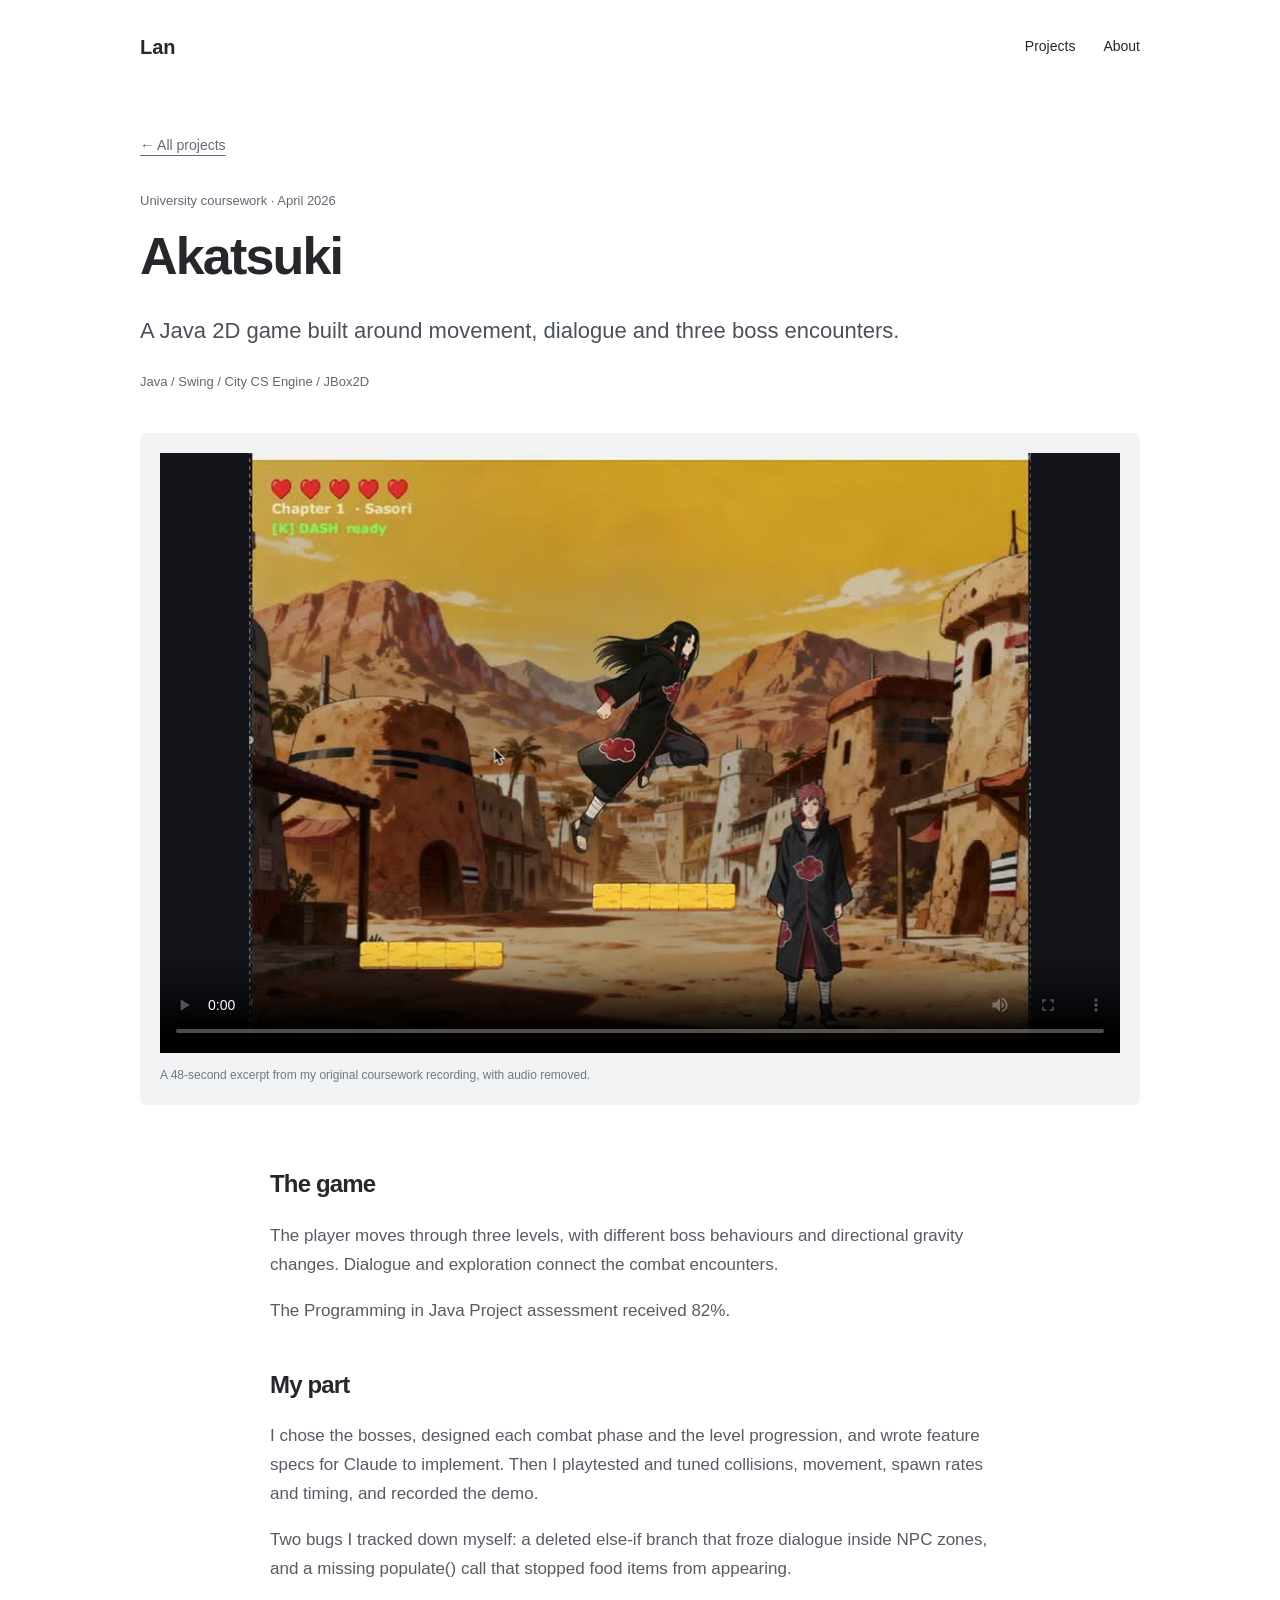
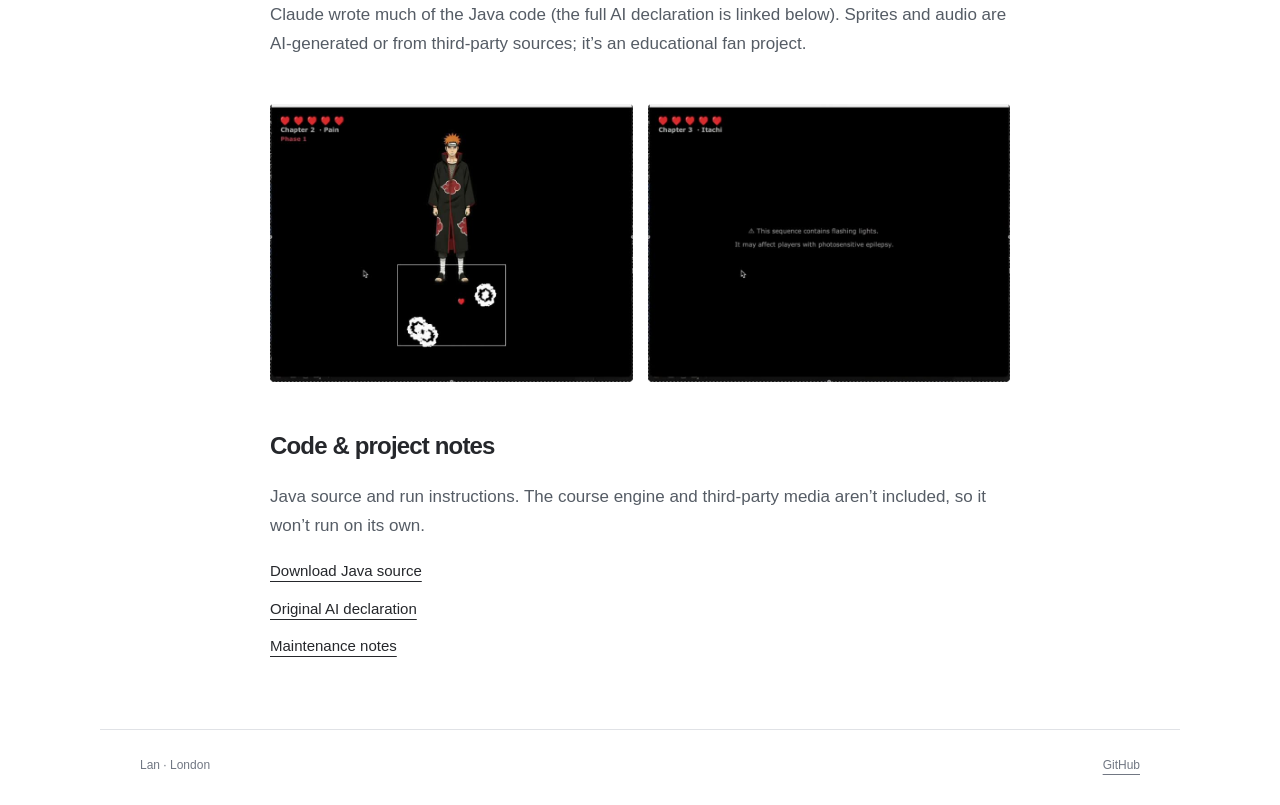
==== docs/game.html @ 65aa3df4 "Publish portfolio with private author details" ====
<!doctype html><html lang="en"><head><meta charset="utf-8"><meta name="robots" content="noindex, nofollow"><meta name="viewport" content="width=device-width,initial-scale=1"><meta name="description" content="Computer Science student in London. Java game and conversational memory projects."><title>Akatsuki — Lan</title><link rel="stylesheet" href="style.css?v=20261017b"></head><body><header class="site-header"><a class="name" href="./">Lan</a><nav aria-label="Main navigation"><a href="./#projects">Projects</a><a href="./#about">About</a></nav></header><main><a class="back" href="./#projects">← All projects</a><header class="project-intro"><p class="kicker">University coursework · April 2026</p><h1>Akatsuki</h1><p class="lead">A Java 2D game built around movement, dialogue and three boss encounters.</p><p class="stack">Java / Swing / City CS Engine / JBox2D</p></header><figure class="game-video"><video controls playsinline preload="metadata" poster="assets/akatsuki-sasori.jpg"><source src="assets/akatsuki-showcase.mp4" type="video/mp4"></video><figcaption>A 48-second excerpt from my original coursework recording, with audio removed.</figcaption></figure><div class="case-body"><section><h2>The game</h2><p>The player moves through three levels, with different boss behaviours and directional gravity changes. Dialogue and exploration connect the combat encounters.</p><p>The Programming in Java Project assessment received 82%.</p></section><section><h2>My part</h2><p>I chose the bosses, designed each combat phase and the level progression, and wrote feature specs for Claude to implement. Then I playtested and tuned collisions, movement, spawn rates and timing, and recorded the demo.</p><p>Two bugs I tracked down myself: a deleted else-if branch that froze dialogue inside NPC zones, and a missing populate() call that stopped food items from appearing.</p><p>Claude wrote much of the Java code (the full AI declaration is linked below). Sprites and audio are AI-generated or from third-party sources; it’s an educational fan project.</p></section><div class="stills"><img src="assets/akatsuki-pain.jpg" alt="Projectile boss encounter" loading="lazy"><img src="assets/akatsuki-itachi.jpg" alt="Later boss encounter" loading="lazy"></div><section><h2>Code & project notes</h2><p>Java source and run instructions. The course engine and third-party media aren’t included, so it won’t run on its own.</p><div class="resource-links"><a href="downloads/akatsuki-source.zip">Download Java source</a><a href="downloads/Use_of_AI.txt">Original AI declaration</a><a href="downloads/game-review.md">Maintenance notes</a></div></section></div></main><footer><span>Lan · London</span><a href="https://github.com/llllan12432">GitHub</a></footer></body></html>
---- docs/style.css ----
*{box-sizing:border-box}html{scroll-behavior:smooth;scroll-padding-top:24px}body{margin:0;background:#fff;color:#25272b;font:17px/1.7 -apple-system,BlinkMacSystemFont,"Segoe UI",Arial,sans-serif}a{color:inherit;text-underline-offset:5px}a:hover{color:#345bc1}a:focus-visible,video:focus-visible{outline:3px solid #345bc1;outline-offset:5px}img{max-width:100%;display:block}main,.site-header,footer{max-width:1080px;margin:auto;padding-left:40px;padding-right:40px}.site-header{display:flex;justify-content:space-between;align-items:center;padding-top:30px;padding-bottom:25px}.name{font-weight:700;font-size:20px;text-decoration:none}nav{display:flex;gap:28px;font-size:14px}nav a{text-decoration:none}.intro{padding:85px 0 88px;max-width:740px}.kicker{font-size:13px;color:#626975;margin:0 0 15px}h1,h2,h3{line-height:1.15;letter-spacing:-.035em;font-weight:650}h1{font-size:64px;margin:0 0 26px}h2{font-size:28px;margin:0 0 24px}h3{font-size:29px;margin:0 0 18px}h3 a{text-decoration:none}.lead{font-size:22px;line-height:1.65;color:#4b515b;margin:0 0 22px}.availability{font-size:16px;color:#626975}.actions{display:flex;align-items:center;gap:27px;margin-top:30px}.button{display:inline-block;padding:10px 20px;background:#272d38;color:#fff;text-decoration:none;border-radius:5px;font-size:15px;font-weight:600}.button:hover{background:#345bc1;color:white}.text-link{font-size:15px;font-weight:600}.section-title{border-top:1px solid #e0e2e6;padding-top:34px;display:flex;justify-content:space-between;align-items:baseline;margin-bottom:32px}.section-title span{font-size:13px;color:#777e88}.project-card{display:grid;grid-template-columns:1.05fr 1fr;gap:44px;align-items:center;margin-bottom:70px}.project-image{background:#161824;display:block;border-radius:7px;overflow:hidden}.project-image img{width:100%;aspect-ratio:1.25;object-fit:cover}.card-copy p{margin-top:0;margin-bottom:17px}.card-copy>p:not(.kicker):not(.stack):not(.small){color:#555c65;font-size:16px}.stack{font-size:13px;color:#606875}.small{font-size:12px;color:#737984}.memory-picture{display:flex;align-items:center;justify-content:center;aspect-ratio:1.25;background:#edf0f5;padding:30px;text-decoration:none;border-radius:7px}.memory-window{width:100%;background:#fff;border:1px solid #dce0e7;border-radius:6px;box-shadow:0 8px 20px #17203808;font-size:13px;padding:19px}.window-top{border-bottom:1px solid #e8eaf0;padding-bottom:14px;font-weight:600}.window-top span{float:right;font-size:10px;color:#838995}.memory-line{padding:14px 0 0}.memory-line span{color:#697585;font-size:10px}.memory-line p{margin:2px 0 0;color:#384559}.faded{opacity:.5}.about{border-top:1px solid #e0e2e6;padding:48px 0;display:grid;grid-template-columns:1fr 2fr;gap:55px}.about p{margin-top:0;color:#555c65}.education{font-size:14px;padding-top:15px}.contact{border-top:1px solid #e0e2e6;padding:44px 0 70px}.contact p{color:#626975}.contact>a{font-size:21px}footer{border-top:1px solid #e0e2e6;padding-top:25px;padding-bottom:30px;display:flex;gap:28px;color:#717783;font-size:12px}footer span{margin-right:auto}.back{display:inline-block;font-size:14px;color:#626975;margin:45px 0 32px}.project-intro{max-width:800px;margin-bottom:40px}.project-intro h1{font-size:52px}.game-video{margin:0 0 65px;background:#f2f3f5;padding:20px;border-radius:7px}.game-video video{display:block;width:100%;max-height:600px;background:#12141a}.game-video figcaption{font-size:12px;color:#717783;margin-top:12px}.case-body{max-width:740px;margin:0 auto 70px}.case-body section{margin-bottom:45px}.case-body p{color:#555c65}.case-body h2{font-size:24px}.stills{display:grid;grid-template-columns:1fr 1fr;gap:15px;margin:35px 0 50px}.stills img{border-radius:4px}.resource-links{display:flex;flex-direction:column;align-items:start;gap:12px;font-size:15px}.demo-invite{background:#f3f5f8;padding:28px;border-radius:6px}@media(max-width:700px){main,.site-header,footer{padding-left:24px;padding-right:24px}.site-header{align-items:start;gap:15px}nav{gap:15px;font-size:12px;flex-wrap:wrap;justify-content:end}.name{white-space:nowrap;font-size:17px}.intro{padding:55px 0 60px}h1{font-size:45px}.lead{font-size:19px}.section-title span{display:none}.project-card{grid-template-columns:1fr;gap:25px;margin-bottom:55px}.project-image img,.memory-picture{aspect-ratio:1.5}.about{grid-template-columns:1fr;gap:0}.project-intro h1{font-size:39px}.contact>a{font-size:17px}footer{flex-wrap:wrap;gap:12px}footer span{width:100%}.game-video{padding:8px}.memory-picture{padding:25px}.window-top span{float:none;display:block}.stills{gap:8px}}@media(prefers-reduced-motion:reduce){html{scroll-behavior:auto}}
footer{flex-wrap:wrap}.site-credit{flex-basis:100%;margin:0;font-size:11px;color:#717783}
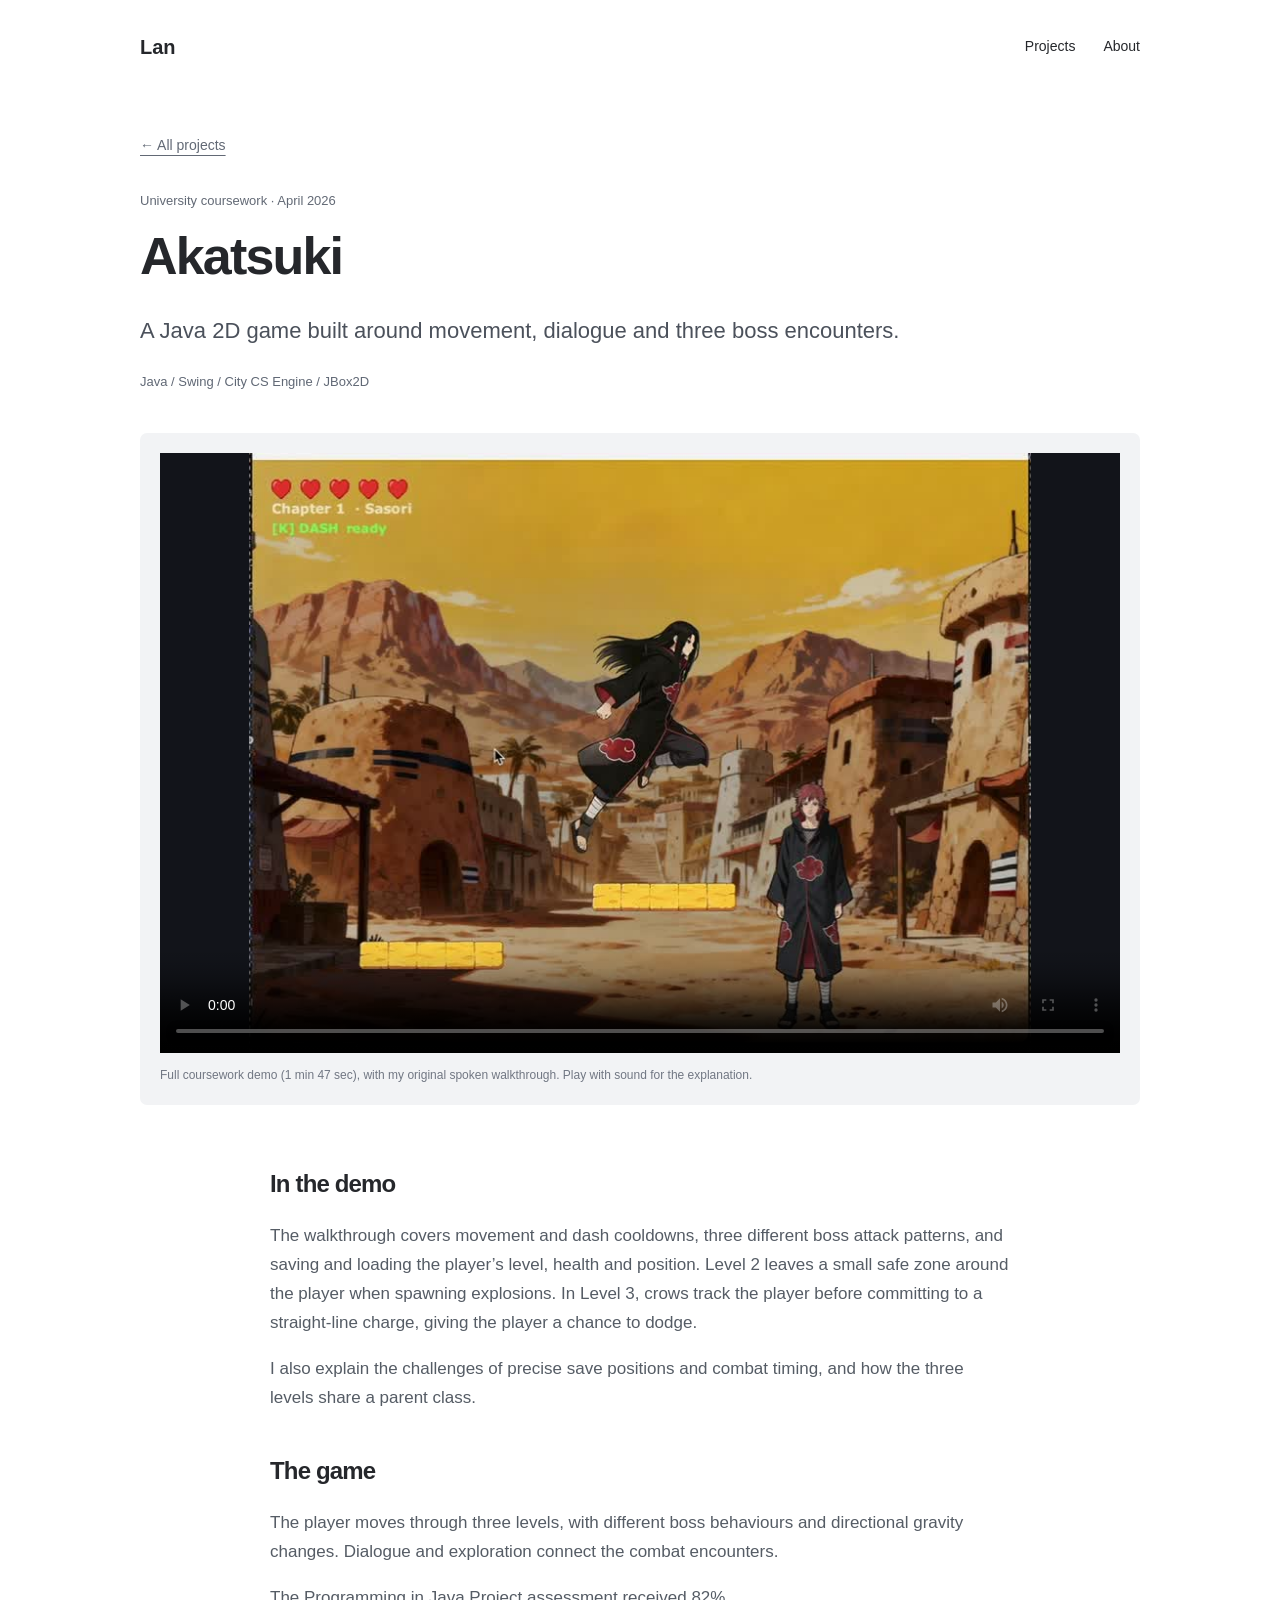
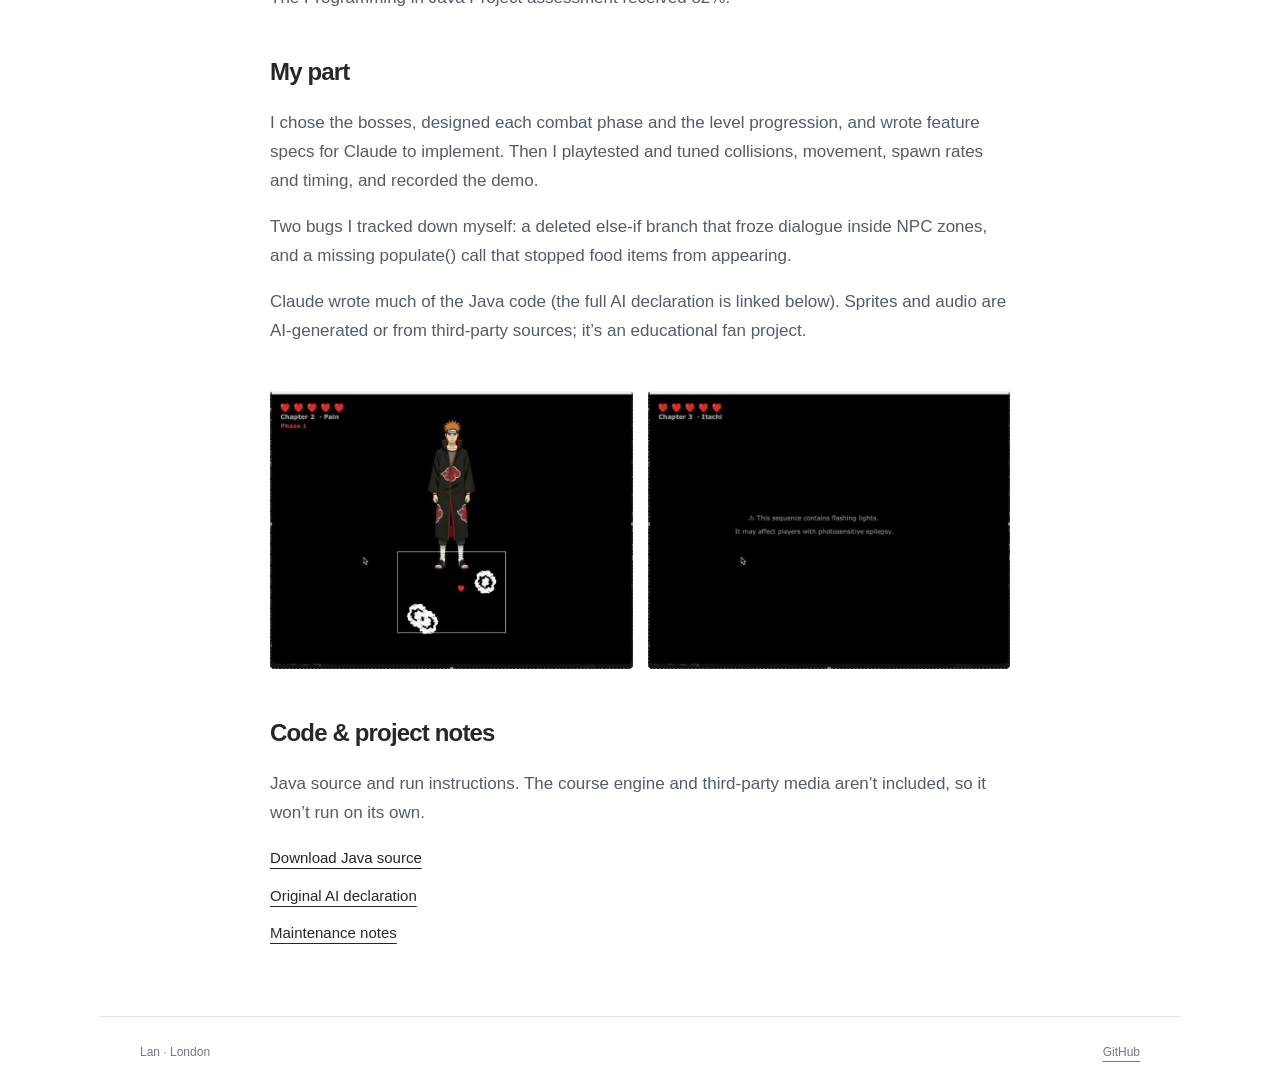
==== commit 88dfd3ce: "Restore full game walkthrough with original narration" ====
--- a/docs/game.html
+++ b/docs/game.html
@@ -1 +1 @@
-<!doctype html><html lang="en"><head><meta charset="utf-8"><meta name="robots" content="noindex, nofollow"><meta name="viewport" content="width=device-width,initial-scale=1"><meta name="description" content="Computer Science student in London. Java game and conversational memory projects."><title>Akatsuki — Lan</title><link rel="stylesheet" href="style.css?v=20261017b"></head><body><header class="site-header"><a class="name" href="./">Lan</a><nav aria-label="Main navigation"><a href="./#projects">Projects</a><a href="./#about">About</a></nav></header><main><a class="back" href="./#projects">← All projects</a><header class="project-intro"><p class="kicker">University coursework · April 2026</p><h1>Akatsuki</h1><p class="lead">A Java 2D game built around movement, dialogue and three boss encounters.</p><p class="stack">Java / Swing / City CS Engine / JBox2D</p></header><figure class="game-video"><video controls playsinline preload="metadata" poster="assets/akatsuki-sasori.jpg"><source src="assets/akatsuki-showcase.mp4" type="video/mp4"></video><figcaption>A 48-second excerpt from my original coursework recording, with audio removed.</figcaption></figure><div class="case-body"><section><h2>The game</h2><p>The player moves through three levels, with different boss behaviours and directional gravity changes. Dialogue and exploration connect the combat encounters.</p><p>The Programming in Java Project assessment received 82%.</p></section><section><h2>My part</h2><p>I chose the bosses, designed each combat phase and the level progression, and wrote feature specs for Claude to implement. Then I playtested and tuned collisions, movement, spawn rates and timing, and recorded the demo.</p><p>Two bugs I tracked down myself: a deleted else-if branch that froze dialogue inside NPC zones, and a missing populate() call that stopped food items from appearing.</p><p>Claude wrote much of the Java code (the full AI declaration is linked below). Sprites and audio are AI-generated or from third-party sources; it’s an educational fan project.</p></section><div class="stills"><img src="assets/akatsuki-pain.jpg" alt="Projectile boss encounter" loading="lazy"><img src="assets/akatsuki-itachi.jpg" alt="Later boss encounter" loading="lazy"></div><section><h2>Code & project notes</h2><p>Java source and run instructions. The course engine and third-party media aren’t included, so it won’t run on its own.</p><div class="resource-links"><a href="downloads/akatsuki-source.zip">Download Java source</a><a href="downloads/Use_of_AI.txt">Original AI declaration</a><a href="downloads/game-review.md">Maintenance notes</a></div></section></div></main><footer><span>Lan · London</span><a href="https://github.com/llllan12432">GitHub</a></footer></body></html>+<!doctype html><html lang="en"><head><meta charset="utf-8"><meta name="robots" content="noindex, nofollow"><meta name="viewport" content="width=device-width,initial-scale=1"><meta name="description" content="Computer Science student in London. Java game and conversational memory projects."><title>Akatsuki — Lan</title><link rel="stylesheet" href="style.css?v=20261017b"></head><body><header class="site-header"><a class="name" href="./">Lan</a><nav aria-label="Main navigation"><a href="./#projects">Projects</a><a href="./#about">About</a></nav></header><main><a class="back" href="./#projects">← All projects</a><header class="project-intro"><p class="kicker">University coursework · April 2026</p><h1>Akatsuki</h1><p class="lead">A Java 2D game built around movement, dialogue and three boss encounters.</p><p class="stack">Java / Swing / City CS Engine / JBox2D</p></header><figure class="game-video"><video controls playsinline preload="metadata" poster="assets/akatsuki-sasori.jpg"><source src="assets/akatsuki-full-demo.mp4" type="video/mp4"></video><figcaption>Full coursework demo (1 min 47 sec), with my original spoken walkthrough. Play with sound for the explanation.</figcaption></figure><div class="case-body"><section><h2>In the demo</h2><p>The walkthrough covers movement and dash cooldowns, three different boss attack patterns, and saving and loading the player’s level, health and position. Level 2 leaves a small safe zone around the player when spawning explosions. In Level 3, crows track the player before committing to a straight-line charge, giving the player a chance to dodge.</p><p>I also explain the challenges of precise save positions and combat timing, and how the three levels share a parent class.</p></section><section><h2>The game</h2><p>The player moves through three levels, with different boss behaviours and directional gravity changes. Dialogue and exploration connect the combat encounters.</p><p>The Programming in Java Project assessment received 82%.</p></section><section><h2>My part</h2><p>I chose the bosses, designed each combat phase and the level progression, and wrote feature specs for Claude to implement. Then I playtested and tuned collisions, movement, spawn rates and timing, and recorded the demo.</p><p>Two bugs I tracked down myself: a deleted else-if branch that froze dialogue inside NPC zones, and a missing populate() call that stopped food items from appearing.</p><p>Claude wrote much of the Java code (the full AI declaration is linked below). Sprites and audio are AI-generated or from third-party sources; it’s an educational fan project.</p></section><div class="stills"><img src="assets/akatsuki-pain.jpg" alt="Projectile boss encounter" loading="lazy"><img src="assets/akatsuki-itachi.jpg" alt="Later boss encounter" loading="lazy"></div><section><h2>Code & project notes</h2><p>Java source and run instructions. The course engine and third-party media aren’t included, so it won’t run on its own.</p><div class="resource-links"><a href="downloads/akatsuki-source.zip">Download Java source</a><a href="downloads/Use_of_AI.txt">Original AI declaration</a><a href="downloads/game-review.md">Maintenance notes</a></div></section></div></main><footer><span>Lan · London</span><a href="https://github.com/llllan12432">GitHub</a></footer></body></html>
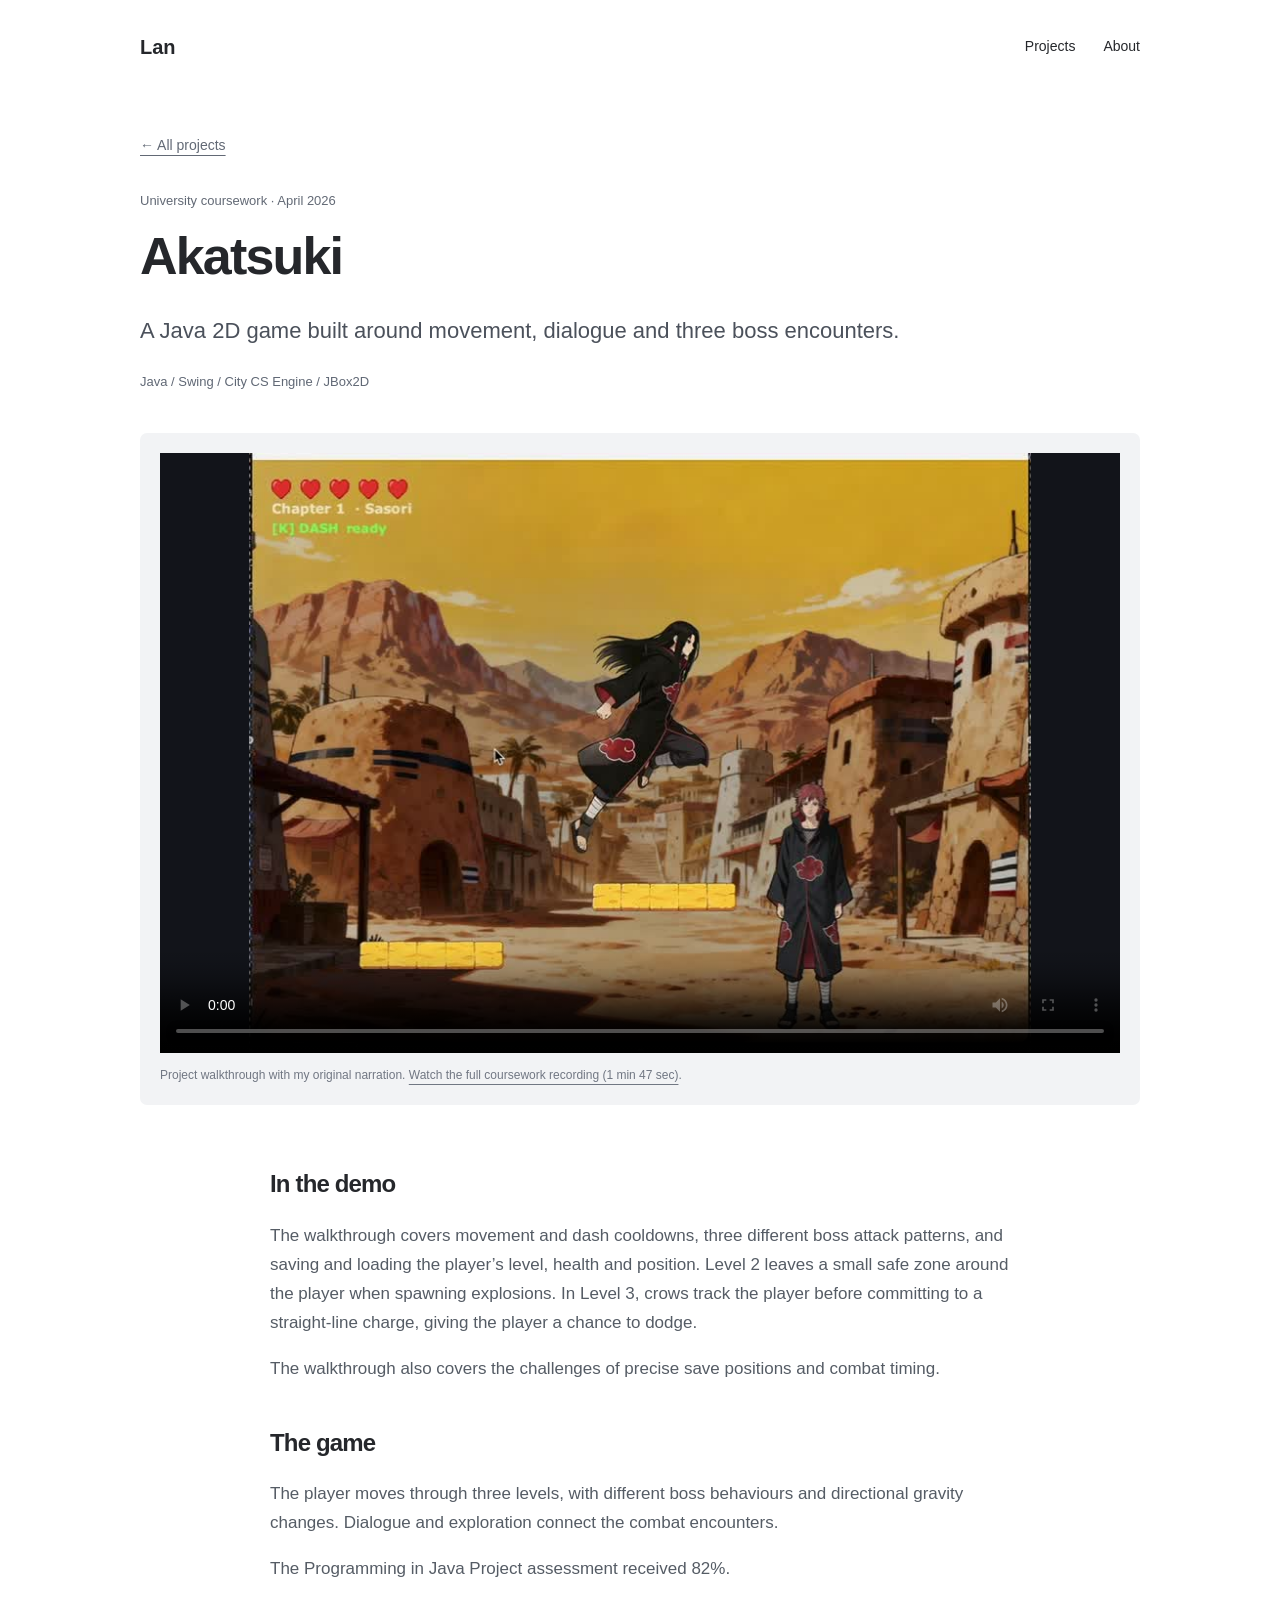
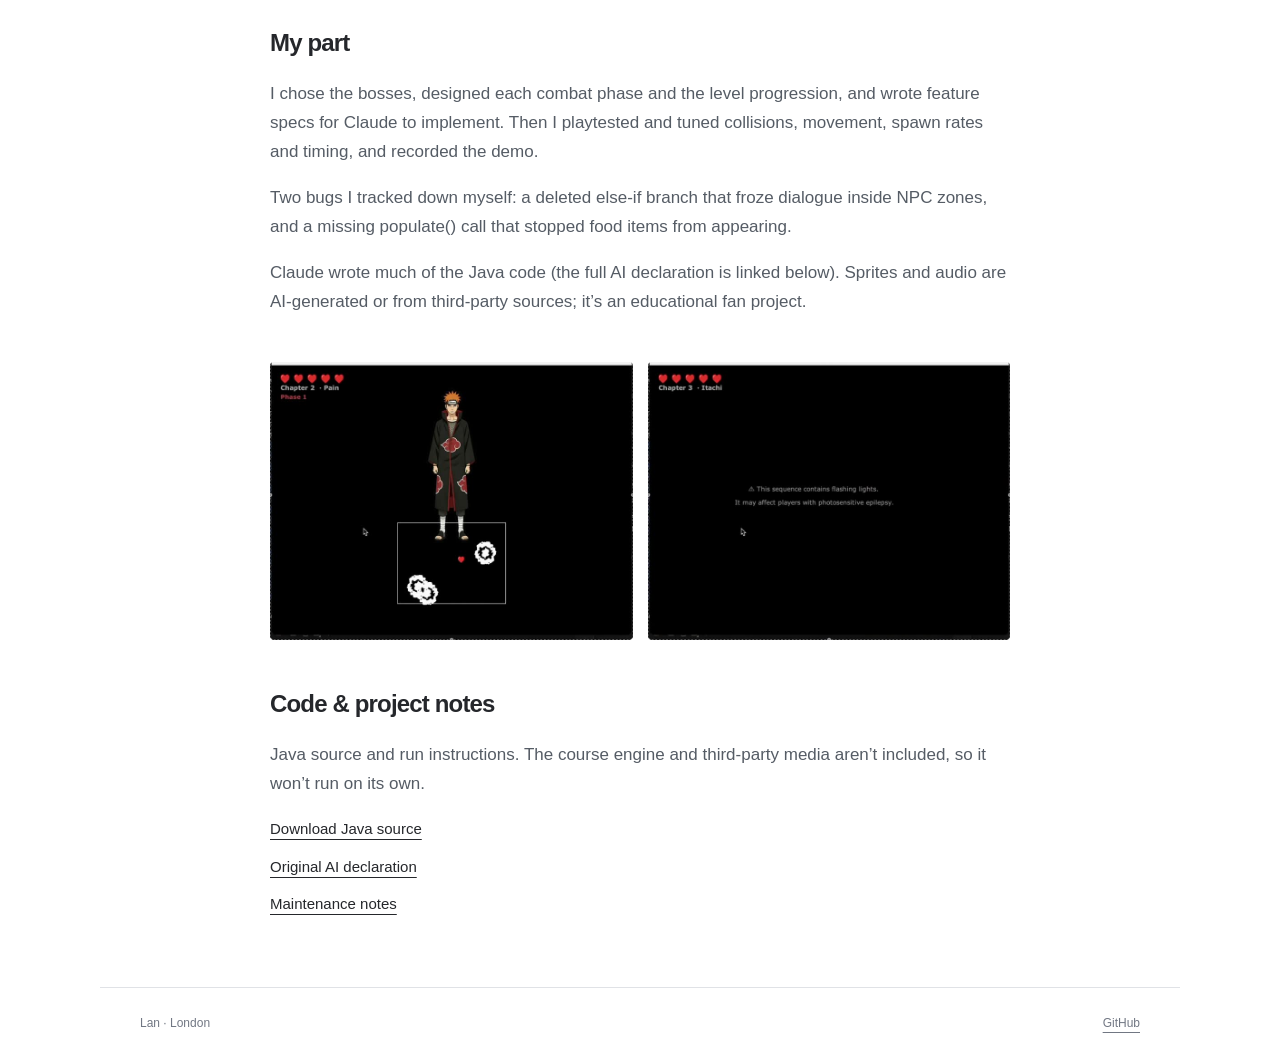
==== commit a2425860: "Focus project pages on recorded work and documented limits" ====
--- a/docs/game.html
+++ b/docs/game.html
@@ -1 +1 @@
-<!doctype html><html lang="en"><head><meta charset="utf-8"><meta name="robots" content="noindex, nofollow"><meta name="viewport" content="width=device-width,initial-scale=1"><meta name="description" content="Computer Science student in London. Java game and conversational memory projects."><title>Akatsuki — Lan</title><link rel="stylesheet" href="style.css?v=20261017b"></head><body><header class="site-header"><a class="name" href="./">Lan</a><nav aria-label="Main navigation"><a href="./#projects">Projects</a><a href="./#about">About</a></nav></header><main><a class="back" href="./#projects">← All projects</a><header class="project-intro"><p class="kicker">University coursework · April 2026</p><h1>Akatsuki</h1><p class="lead">A Java 2D game built around movement, dialogue and three boss encounters.</p><p class="stack">Java / Swing / City CS Engine / JBox2D</p></header><figure class="game-video"><video controls playsinline preload="metadata" poster="assets/akatsuki-sasori.jpg"><source src="assets/akatsuki-full-demo.mp4" type="video/mp4"></video><figcaption>Full coursework demo (1 min 47 sec), with my original spoken walkthrough. Play with sound for the explanation.</figcaption></figure><div class="case-body"><section><h2>In the demo</h2><p>The walkthrough covers movement and dash cooldowns, three different boss attack patterns, and saving and loading the player’s level, health and position. Level 2 leaves a small safe zone around the player when spawning explosions. In Level 3, crows track the player before committing to a straight-line charge, giving the player a chance to dodge.</p><p>I also explain the challenges of precise save positions and combat timing, and how the three levels share a parent class.</p></section><section><h2>The game</h2><p>The player moves through three levels, with different boss behaviours and directional gravity changes. Dialogue and exploration connect the combat encounters.</p><p>The Programming in Java Project assessment received 82%.</p></section><section><h2>My part</h2><p>I chose the bosses, designed each combat phase and the level progression, and wrote feature specs for Claude to implement. Then I playtested and tuned collisions, movement, spawn rates and timing, and recorded the demo.</p><p>Two bugs I tracked down myself: a deleted else-if branch that froze dialogue inside NPC zones, and a missing populate() call that stopped food items from appearing.</p><p>Claude wrote much of the Java code (the full AI declaration is linked below). Sprites and audio are AI-generated or from third-party sources; it’s an educational fan project.</p></section><div class="stills"><img src="assets/akatsuki-pain.jpg" alt="Projectile boss encounter" loading="lazy"><img src="assets/akatsuki-itachi.jpg" alt="Later boss encounter" loading="lazy"></div><section><h2>Code & project notes</h2><p>Java source and run instructions. The course engine and third-party media aren’t included, so it won’t run on its own.</p><div class="resource-links"><a href="downloads/akatsuki-source.zip">Download Java source</a><a href="downloads/Use_of_AI.txt">Original AI declaration</a><a href="downloads/game-review.md">Maintenance notes</a></div></section></div></main><footer><span>Lan · London</span><a href="https://github.com/llllan12432">GitHub</a></footer></body></html>+<!doctype html><html lang="en"><head><meta charset="utf-8"><meta name="robots" content="noindex, nofollow"><meta name="viewport" content="width=device-width,initial-scale=1"><meta name="description" content="Computer Science student in London. Java game and conversational memory projects."><title>Akatsuki — Lan</title><link rel="stylesheet" href="style.css?v=20261017b"></head><body><header class="site-header"><a class="name" href="./">Lan</a><nav aria-label="Main navigation"><a href="./#projects">Projects</a><a href="./#about">About</a></nav></header><main><a class="back" href="./#projects">← All projects</a><header class="project-intro"><p class="kicker">University coursework · April 2026</p><h1>Akatsuki</h1><p class="lead">A Java 2D game built around movement, dialogue and three boss encounters.</p><p class="stack">Java / Swing / City CS Engine / JBox2D</p></header><figure class="game-video"><video controls playsinline preload="metadata" poster="assets/akatsuki-sasori.jpg"><source src="assets/akatsuki-project-demo.mp4" type="video/mp4"></video><figcaption>Project walkthrough with my original narration. <a href="assets/akatsuki-full-demo.mp4">Watch the full coursework recording (1 min 47 sec)</a>.</figcaption></figure><div class="case-body"><section><h2>In the demo</h2><p>The walkthrough covers movement and dash cooldowns, three different boss attack patterns, and saving and loading the player’s level, health and position. Level 2 leaves a small safe zone around the player when spawning explosions. In Level 3, crows track the player before committing to a straight-line charge, giving the player a chance to dodge.</p><p>The walkthrough also covers the challenges of precise save positions and combat timing.</p></section><section><h2>The game</h2><p>The player moves through three levels, with different boss behaviours and directional gravity changes. Dialogue and exploration connect the combat encounters.</p><p>The Programming in Java Project assessment received 82%.</p></section><section><h2>My part</h2><p>I chose the bosses, designed each combat phase and the level progression, and wrote feature specs for Claude to implement. Then I playtested and tuned collisions, movement, spawn rates and timing, and recorded the demo.</p><p>Two bugs I tracked down myself: a deleted else-if branch that froze dialogue inside NPC zones, and a missing populate() call that stopped food items from appearing.</p><p>Claude wrote much of the Java code (the full AI declaration is linked below). Sprites and audio are AI-generated or from third-party sources; it’s an educational fan project.</p></section><div class="stills"><img src="assets/akatsuki-pain.jpg" alt="Projectile boss encounter" loading="lazy"><img src="assets/akatsuki-itachi.jpg" alt="Later boss encounter" loading="lazy"></div><section><h2>Code & project notes</h2><p>Java source and run instructions. The course engine and third-party media aren’t included, so it won’t run on its own.</p><div class="resource-links"><a href="downloads/akatsuki-source.zip">Download Java source</a><a href="downloads/Use_of_AI.txt">Original AI declaration</a><a href="downloads/game-review.md">Maintenance notes</a></div></section></div></main><footer><span>Lan · London</span><a href="https://github.com/llllan12432">GitHub</a></footer></body></html>
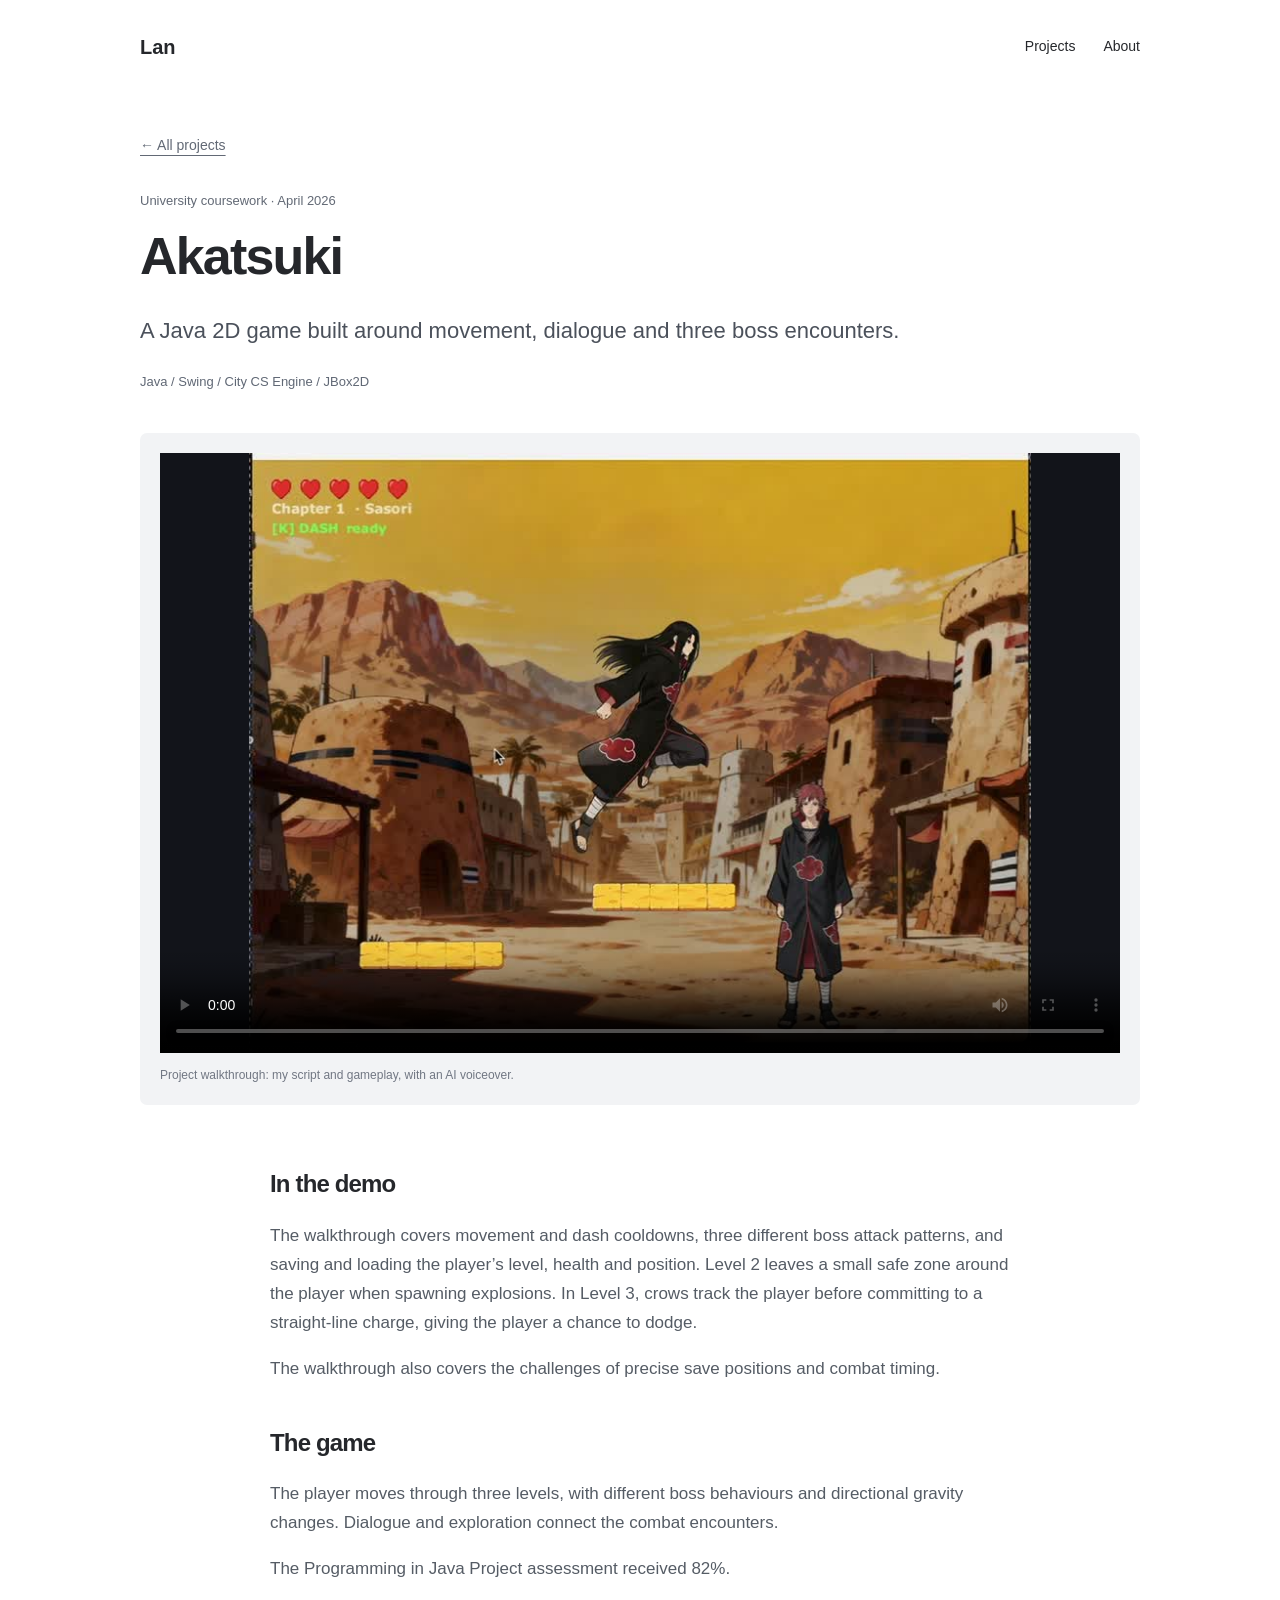
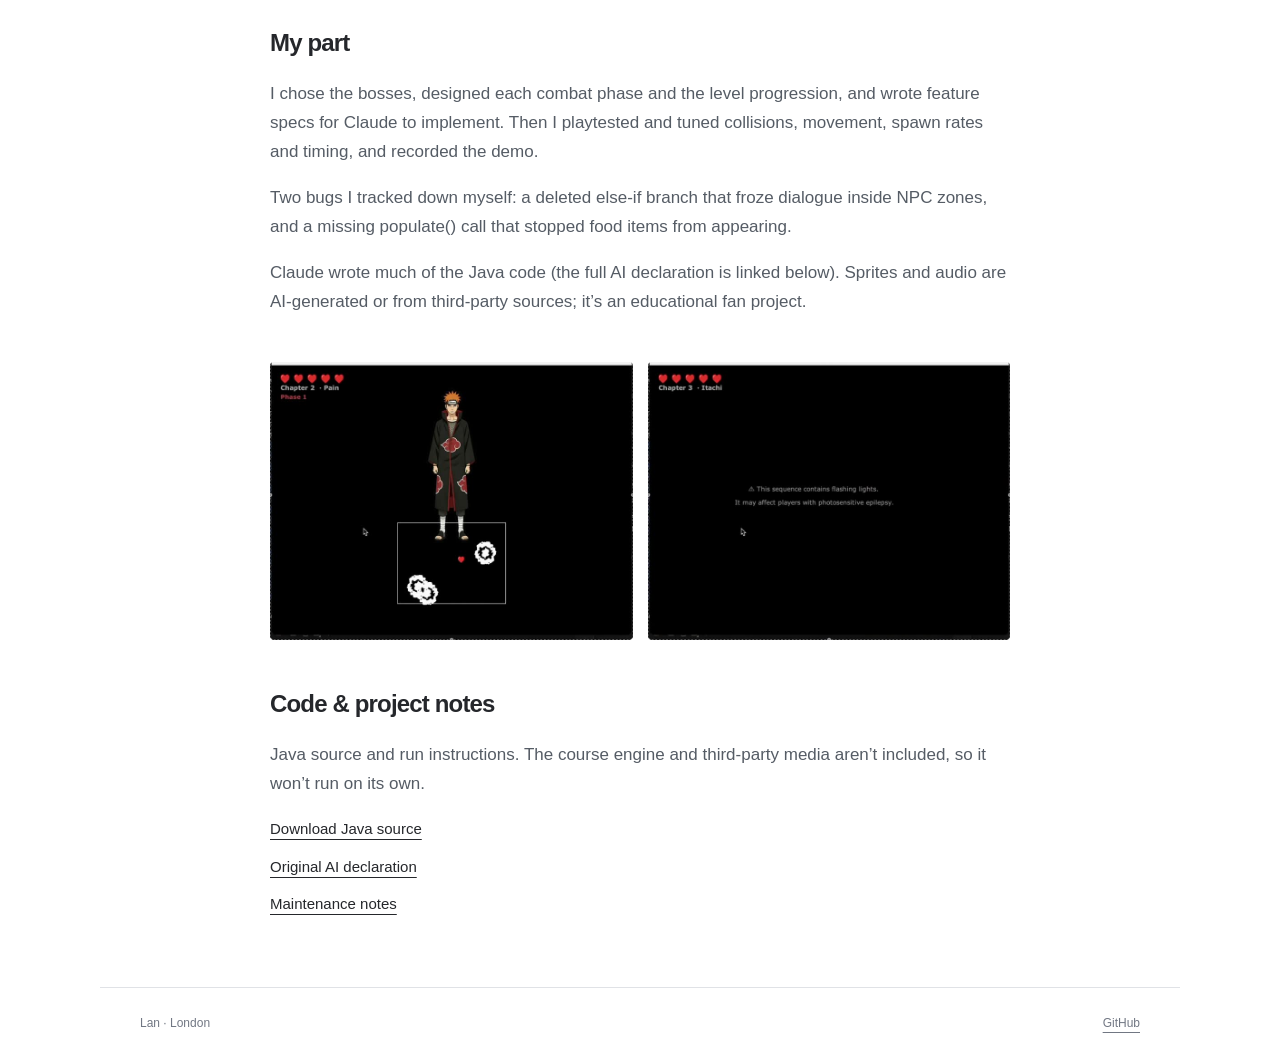
==== commit f65f6ee5: "Describe AI voiceover accurately" ====
--- a/docs/game.html
+++ b/docs/game.html
@@ -1 +1 @@
-<!doctype html><html lang="en"><head><meta charset="utf-8"><meta name="robots" content="noindex, nofollow"><meta name="viewport" content="width=device-width,initial-scale=1"><meta name="description" content="Computer Science student in London. Java game and conversational memory projects."><title>Akatsuki — Lan</title><link rel="stylesheet" href="style.css?v=20261017b"></head><body><header class="site-header"><a class="name" href="./">Lan</a><nav aria-label="Main navigation"><a href="./#projects">Projects</a><a href="./#about">About</a></nav></header><main><a class="back" href="./#projects">← All projects</a><header class="project-intro"><p class="kicker">University coursework · April 2026</p><h1>Akatsuki</h1><p class="lead">A Java 2D game built around movement, dialogue and three boss encounters.</p><p class="stack">Java / Swing / City CS Engine / JBox2D</p></header><figure class="game-video"><video controls playsinline preload="metadata" poster="assets/akatsuki-sasori.jpg"><source src="assets/akatsuki-project-demo.mp4" type="video/mp4"></video><figcaption>Project walkthrough with my original narration. <a href="assets/akatsuki-full-demo.mp4">Watch the full coursework recording (1 min 47 sec)</a>.</figcaption></figure><div class="case-body"><section><h2>In the demo</h2><p>The walkthrough covers movement and dash cooldowns, three different boss attack patterns, and saving and loading the player’s level, health and position. Level 2 leaves a small safe zone around the player when spawning explosions. In Level 3, crows track the player before committing to a straight-line charge, giving the player a chance to dodge.</p><p>The walkthrough also covers the challenges of precise save positions and combat timing.</p></section><section><h2>The game</h2><p>The player moves through three levels, with different boss behaviours and directional gravity changes. Dialogue and exploration connect the combat encounters.</p><p>The Programming in Java Project assessment received 82%.</p></section><section><h2>My part</h2><p>I chose the bosses, designed each combat phase and the level progression, and wrote feature specs for Claude to implement. Then I playtested and tuned collisions, movement, spawn rates and timing, and recorded the demo.</p><p>Two bugs I tracked down myself: a deleted else-if branch that froze dialogue inside NPC zones, and a missing populate() call that stopped food items from appearing.</p><p>Claude wrote much of the Java code (the full AI declaration is linked below). Sprites and audio are AI-generated or from third-party sources; it’s an educational fan project.</p></section><div class="stills"><img src="assets/akatsuki-pain.jpg" alt="Projectile boss encounter" loading="lazy"><img src="assets/akatsuki-itachi.jpg" alt="Later boss encounter" loading="lazy"></div><section><h2>Code & project notes</h2><p>Java source and run instructions. The course engine and third-party media aren’t included, so it won’t run on its own.</p><div class="resource-links"><a href="downloads/akatsuki-source.zip">Download Java source</a><a href="downloads/Use_of_AI.txt">Original AI declaration</a><a href="downloads/game-review.md">Maintenance notes</a></div></section></div></main><footer><span>Lan · London</span><a href="https://github.com/llllan12432">GitHub</a></footer></body></html>+<!doctype html><html lang="en"><head><meta charset="utf-8"><meta name="robots" content="noindex, nofollow"><meta name="viewport" content="width=device-width,initial-scale=1"><meta name="description" content="Computer Science student in London. Java game and conversational memory projects."><title>Akatsuki — Lan</title><link rel="stylesheet" href="style.css?v=20261017b"></head><body><header class="site-header"><a class="name" href="./">Lan</a><nav aria-label="Main navigation"><a href="./#projects">Projects</a><a href="./#about">About</a></nav></header><main><a class="back" href="./#projects">← All projects</a><header class="project-intro"><p class="kicker">University coursework · April 2026</p><h1>Akatsuki</h1><p class="lead">A Java 2D game built around movement, dialogue and three boss encounters.</p><p class="stack">Java / Swing / City CS Engine / JBox2D</p></header><figure class="game-video"><video controls playsinline preload="metadata" poster="assets/akatsuki-sasori.jpg"><source src="assets/akatsuki-project-demo.mp4" type="video/mp4"></video><figcaption>Project walkthrough: my script and gameplay, with an AI voiceover.</figcaption></figure><div class="case-body"><section><h2>In the demo</h2><p>The walkthrough covers movement and dash cooldowns, three different boss attack patterns, and saving and loading the player’s level, health and position. Level 2 leaves a small safe zone around the player when spawning explosions. In Level 3, crows track the player before committing to a straight-line charge, giving the player a chance to dodge.</p><p>The walkthrough also covers the challenges of precise save positions and combat timing.</p></section><section><h2>The game</h2><p>The player moves through three levels, with different boss behaviours and directional gravity changes. Dialogue and exploration connect the combat encounters.</p><p>The Programming in Java Project assessment received 82%.</p></section><section><h2>My part</h2><p>I chose the bosses, designed each combat phase and the level progression, and wrote feature specs for Claude to implement. Then I playtested and tuned collisions, movement, spawn rates and timing, and recorded the demo.</p><p>Two bugs I tracked down myself: a deleted else-if branch that froze dialogue inside NPC zones, and a missing populate() call that stopped food items from appearing.</p><p>Claude wrote much of the Java code (the full AI declaration is linked below). Sprites and audio are AI-generated or from third-party sources; it’s an educational fan project.</p></section><div class="stills"><img src="assets/akatsuki-pain.jpg" alt="Projectile boss encounter" loading="lazy"><img src="assets/akatsuki-itachi.jpg" alt="Later boss encounter" loading="lazy"></div><section><h2>Code & project notes</h2><p>Java source and run instructions. The course engine and third-party media aren’t included, so it won’t run on its own.</p><div class="resource-links"><a href="downloads/akatsuki-source.zip">Download Java source</a><a href="downloads/Use_of_AI.txt">Original AI declaration</a><a href="downloads/game-review.md">Maintenance notes</a></div></section></div></main><footer><span>Lan · London</span><a href="https://github.com/llllan12432">GitHub</a></footer></body></html>
